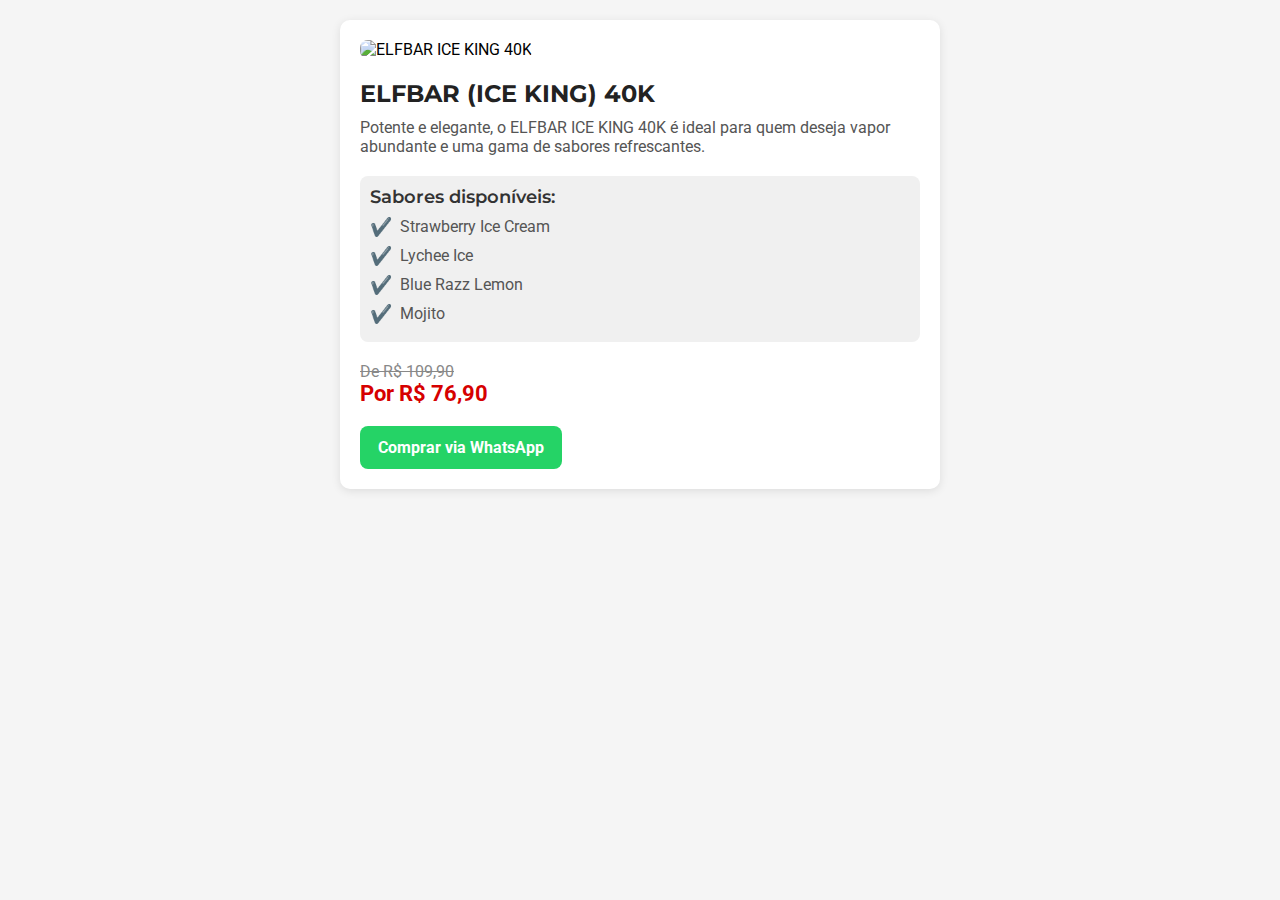
==== produtos/elfbar-ice-king-40k.html @ 194a714a "Update elfbar-ice-king-40k.html" ====
<!DOCTYPE html>
<html lang="pt-BR">
<head>
  <meta charset="UTF-8">
  <meta name="viewport" content="width=device-width, initial-scale=1.0">
  <title>ELFBAR (ICE KING) 40K | Minha Loja Express</title>
  <link href="https://fonts.googleapis.com/css2?family=Montserrat:wght@400;600;700&family=Roboto:ital,wght@0,400;1,400&display=swap" rel="stylesheet">
  <style>
    * { box-sizing: border-box; margin: 0; padding: 0; }

    body {
      font-family: 'Roboto', sans-serif;
      background: #f5f5f5;
      margin: 0;
      padding: 20px;
    }

    .container {
      max-width: 600px;
      background: white;
      padding: 20px;
      margin: auto;
      border-radius: 10px;
      box-shadow: 0 2px 10px rgba(0,0,0,0.1);
    }

    img {
      width: 100%;
      border-radius: 8px;
    }

    h1 {
      margin-top: 20px;
      font-family: 'Montserrat', sans-serif;
      font-size: 24px;
      color: #222;
    }

    .descricao {
      margin-top: 10px;
      color: #555;
    }

    .sabores {
      margin-top: 20px;
      padding: 10px;
      background: #f0f0f0;
      border-radius: 8px;
      font-family: 'Roboto', sans-serif;
    }

    .sabores strong {
      font-family: 'Montserrat', sans-serif;
      font-weight: 600;
      color: #333;
      font-size: 18px;
    }

    .sabores ul {
      list-style: none;
      padding-left: 0;
    }

    .sabores li {
      font-size: 16px;
      color: #555;
      display: flex;
      align-items: center;
      margin: 8px 0;
    }

    .sabores .check-icon {
      color: #25D366;
      margin-right: 8px;
      font-size: 18px;
    }

    .preco {
      margin-top: 20px;
    }

    .preco-antigo {
      text-decoration: line-through;
      color: #888;
    }

    .preco-novo {
      font-size: 22px;
      color: #d60000;
      font-weight: bold;
    }

    .btn-zap {
      display: inline-block;
      margin-top: 20px;
      background: #25D366;
      color: white;
      padding: 12px 18px;
      border-radius: 8px;
      text-decoration: none;
      font-weight: bold;
    }
  </style>
</head>
<body>
  <div class="container">
    <img src="../elfbar-ice-king.jpg" alt="ELFBAR ICE KING 40K">
    <h1>ELFBAR (ICE KING) 40K</h1>
    <p class="descricao">
      Potente e elegante, o ELFBAR ICE KING 40K é ideal para quem deseja vapor abundante e uma gama de sabores refrescantes.
    </p>
    <div class="sabores">
      <strong>Sabores disponíveis:</strong>
      <ul>
        <li><span class="check-icon">✔️</span> Strawberry Ice Cream</li>
        <li><span class="check-icon">✔️</span> Lychee Ice</li>
        <li><span class="check-icon">✔️</span> Blue Razz Lemon</li>
        <li><span class="check-icon">✔️</span> Mojito</li>
      </ul>
    </div>
    <div class="preco">
      <p class="preco-antigo">De R$ 109,90</p>
      <p class="preco-novo">Por R$ 76,90</p>
    </div>
    <a class="btn-zap" href="https://wa.me/5531999456030?text=Quero%20comprar%20o%20ELFBAR%20ICE%20KING%2040K" target="_blank">Comprar via WhatsApp</a>
  </div>
</body>
</html>
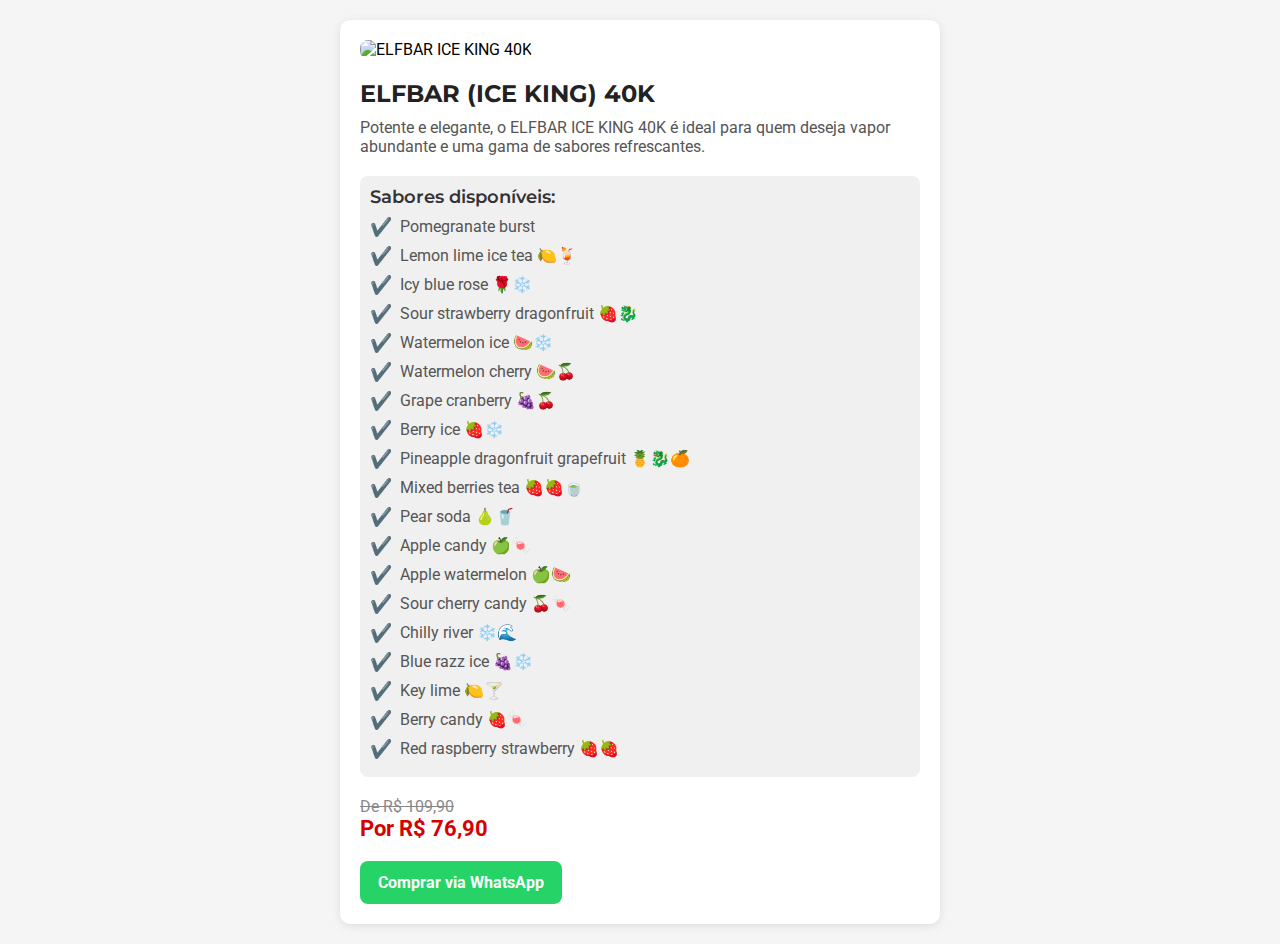
==== commit f9cf06a1: "Update elfbar-ice-king-40k.html" ====
--- a/produtos/elfbar-ice-king-40k.html
+++ b/produtos/elfbar-ice-king-40k.html
@@ -1,8 +1,8 @@
 <!DOCTYPE html>
 <html lang="pt-BR">
 <head>
-  <meta charset="UTF-8">
-  <meta name="viewport" content="width=device-width, initial-scale=1.0">
+  <meta charset="UTF-8" />
+  <meta name="viewport" content="width=device-width, initial-scale=1.0" />
   <title>ELFBAR (ICE KING) 40K | Minha Loja Express</title>
   <link href="https://fonts.googleapis.com/css2?family=Montserrat:wght@400;600;700&family=Roboto:ital,wght@0,400;1,400&display=swap" rel="stylesheet">
   <style>
@@ -112,10 +112,25 @@
     <div class="sabores">
       <strong>Sabores disponíveis:</strong>
       <ul>
-        <li><span class="check-icon">✔️</span> Strawberry Ice Cream</li>
-        <li><span class="check-icon">✔️</span> Lychee Ice</li>
-        <li><span class="check-icon">✔️</span> Blue Razz Lemon</li>
-        <li><span class="check-icon">✔️</span> Mojito</li>
+        <li><span class="check-icon">✔️</span> Pomegranate burst</li>
+        <li><span class="check-icon">✔️</span> Lemon lime ice tea 🍋🍹</li>
+        <li><span class="check-icon">✔️</span> Icy blue rose 🌹❄️</li>
+        <li><span class="check-icon">✔️</span> Sour strawberry dragonfruit 🍓🐉</li>
+        <li><span class="check-icon">✔️</span> Watermelon ice 🍉❄️</li>
+        <li><span class="check-icon">✔️</span> Watermelon cherry 🍉🍒</li>
+        <li><span class="check-icon">✔️</span> Grape cranberry 🍇🍒</li>
+        <li><span class="check-icon">✔️</span> Berry ice 🍓❄️</li>
+        <li><span class="check-icon">✔️</span> Pineapple dragonfruit grapefruit 🍍🐉🍊</li>
+        <li><span class="check-icon">✔️</span> Mixed berries tea 🍓🍓🍵</li>
+        <li><span class="check-icon">✔️</span> Pear soda 🍐🥤</li>
+        <li><span class="check-icon">✔️</span> Apple candy 🍏🍬</li>
+        <li><span class="check-icon">✔️</span> Apple watermelon 🍏🍉</li>
+        <li><span class="check-icon">✔️</span> Sour cherry candy 🍒🍬</li>
+        <li><span class="check-icon">✔️</span> Chilly river ❄️🌊</li>
+        <li><span class="check-icon">✔️</span> Blue razz ice 🍇❄️</li>
+        <li><span class="check-icon">✔️</span> Key lime 🍋🍸</li>
+        <li><span class="check-icon">✔️</span> Berry candy 🍓🍬</li>
+        <li><span class="check-icon">✔️</span> Red raspberry strawberry 🍓🍓</li>
       </ul>
     </div>
     <div class="preco">
